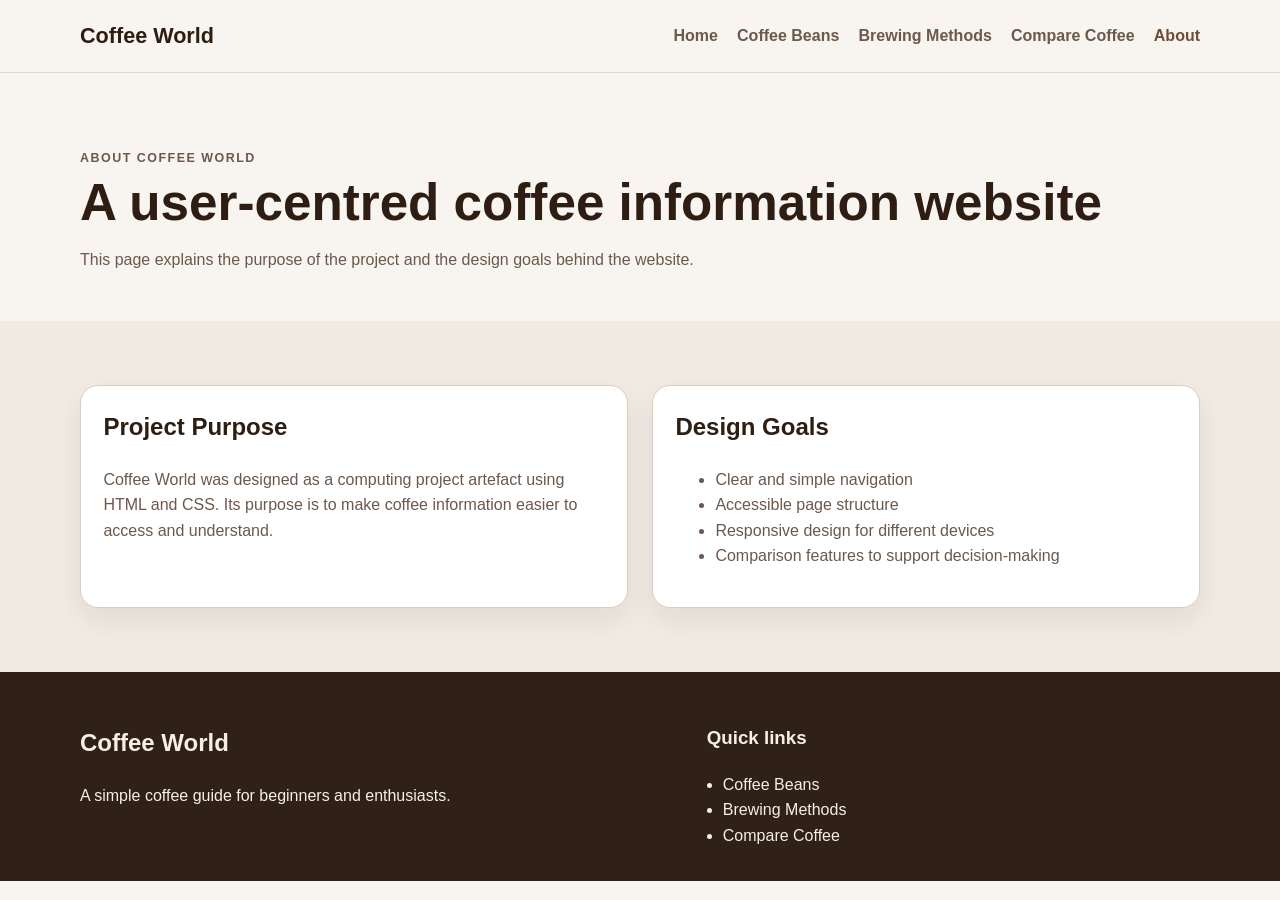
==== about.html @ 9f6831d2 "Added responsive layout and page images" ====
<!DOCTYPE html><html lang="en"><head><meta charset="UTF-8"><meta name="viewport" content="width=device-width, initial-scale=1.0"><title>About | Coffee World</title><meta name="description" content="Coffee World helps beginners and intermediate coffee drinkers compare beans, roast levels and brewing methods in one place."><link rel="stylesheet" href="style.css"></head><body><header class="site-header"><div class="container nav"><a href="index.html" class="logo">Coffee World</a><button class="menu-toggle" aria-label="Toggle navigation" aria-expanded="false">☰</button><nav class="site-nav" aria-label="Main navigation"><a href="index.html" class="">Home</a>
<a href="coffee-beans.html" class="">Coffee Beans</a>
<a href="brewing-methods.html" class="">Brewing Methods</a>
<a href="compare.html" class="">Compare Coffee</a>
<a href="about.html" class="active">About</a></nav></div></header><main><section class="page-title"><div class="container"><p class="eyebrow">About Coffee World</p><h1>A user-centred coffee information website</h1><p>This page explains the purpose of the project and the design goals behind the website.</p></div></section><section class="section alt"><div class="container story-grid"><div class="info-box"><h2>Project Purpose</h2><p>Coffee World was designed as a computing project artefact using HTML and CSS. Its purpose is to make coffee information easier to access and understand.</p></div><div class="info-box"><h2>Design Goals</h2><ul><li>Clear and simple navigation</li><li>Accessible page structure</li><li>Responsive design for different devices</li><li>Comparison features to support decision-making</li></ul></div></div></section></main><footer class="site-footer"><div class="container footer-grid"><div><h2>Coffee World</h2><p>A simple coffee guide for beginners and enthusiasts.</p></div><div><h3>Quick links</h3><ul class="footer-links"><li><a href="coffee-beans.html">Coffee Beans</a></li><li><a href="brewing-methods.html">Brewing Methods</a></li><li><a href="compare.html">Compare Coffee</a></li></ul></div></div></footer><script src="script.js"></script></body></html>
---- style.css ----
*,
*::before,
*::after {
    box-sizing: border-box
}

:root {
    --bg: #f8f5f0;
    --surface: #fff;
    --surface-alt: #efe7dd;
    --text: #2e1d12;
    --muted: #6c584c;
    --border: #dccdbf;
    --accent: #6f4e37;
    --accent-dark: #4e3527;
    --shadow: 0 12px 30px rgba(46, 29, 18, .08);
    --radius: 18px;
    --container: 1120px
}

html {
    scroll-behavior: smooth
}

body {
    margin: 0;
    font-family: Arial, Helvetica, sans-serif;
    background: var(--bg);
    color: var(--text);
    line-height: 1.6
}

a {
    color: inherit;
    text-decoration: none
}

.container {
    width: min(100% - 2rem, var(--container));
    margin-inline: auto
}

.site-header {
    position: sticky;
    top: 0;
    z-index: 10;
    background: rgba(248, 245, 240, .96);
    backdrop-filter: blur(10px);
    border-bottom: 1px solid rgba(220, 205, 191, .7)
}

.nav {
    min-height: 72px;
    display: flex;
    justify-content: space-between;
    align-items: center;
    gap: 1rem
}

.logo {
    font-size: 1.35rem;
    font-weight: 800
}

.site-nav {
    display: flex;
    align-items: center;
    gap: 1.2rem
}

.site-nav a {
    color: var(--muted);
    font-weight: 700
}

.site-nav a:hover,
.site-nav a.active {
    color: var(--accent)
}

.menu-toggle {
    display: none;
    border: 1px solid var(--border);
    background: var(--surface);
    border-radius: 12px;
    padding: .55rem .8rem;
    font-size: 1.2rem;
    cursor: pointer
}

.hero {
    padding: 5rem 0 4rem;
    background: radial-gradient(circle at top right, rgba(111, 78, 55, .18), transparent 30%), linear-gradient(180deg, #f3ede6 0%, var(--bg) 100%)
}

.hero-grid {
    display: grid;
    grid-template-columns: 1.1fr .9fr;
    gap: 2rem;
    align-items: center
}

.eyebrow {
    text-transform: uppercase;
    letter-spacing: .12em;
    font-size: .78rem;
    font-weight: 800;
    color: var(--accent);
    margin-bottom: .35rem
}

.hero h1,
.page-title h1,
.section-heading h2 {
    line-height: 1.1;
    margin: 0 0 1rem
}

.hero h1 {
    font-size: clamp(2.5rem, 5vw, 4.4rem)
}

.page-title h1 {
    font-size: clamp(2.2rem, 4vw, 3.5rem)
}

.hero-text,
.page-title p,
.section-heading p,
.card p,
.info-box p,
.info-box li {
    color: var(--muted)
}

.hero-actions {
    display: flex;
    flex-wrap: wrap;
    gap: 1rem;
    margin-top: 1.5rem
}

.btn {
    display: inline-flex;
    align-items: center;
    justify-content: center;
    border-radius: 999px;
    padding: .85rem 1.2rem;
    font-weight: 800;
    border: 1px solid transparent;
    cursor: pointer
}

.btn-primary {
    background: var(--accent);
    color: #fff
}

.btn-primary:hover {
    background: var(--accent-dark)
}

.btn-secondary {
    background: var(--surface);
    border-color: var(--border)
}

.btn-small {
    padding: .7rem 1rem;
    background: var(--surface-alt);
    border-color: var(--border)
}

.hero-visual,
.card,
.info-box,
.table-wrap {
    background: var(--surface);
    border: 1px solid var(--border);
    border-radius: var(--radius);
    box-shadow: var(--shadow)
}

.hero-visual {
    min-height: 380px;
    padding: 1.5rem;
    position: relative;
    overflow: hidden
}

.bean {
    position: absolute;
    width: 110px;
    height: 70px;
    border-radius: 50%;
    background: linear-gradient(145deg, #855d43, #5a3d2c);
    transform: rotate(-28deg);
    opacity: .9
}

.bean::after {
    content: "";
    position: absolute;
    inset: 14px 49px;
    width: 5px;
    background: rgba(255, 255, 255, .4);
    border-radius: 10px
}

.bean-1 {
    top: 24px;
    right: 20px
}

.bean-2 {
    top: 120px;
    left: 36px
}

.bean-3 {
    bottom: 34px;
    right: 75px
}

.hero-panel {
    position: absolute;
    left: 1.5rem;
    right: 1.5rem;
    bottom: 1.5rem;
    background: rgba(255, 255, 255, .92);
    border: 1px solid var(--border);
    border-radius: 16px;
    padding: 1rem 1.1rem
}

.hero-panel h2 {
    margin: 0 0 .5rem;
    font-size: 1.15rem
}

.section {
    padding: 4rem 0
}

.section.alt {
    background: #f1ebe4
}

.page-title {
    padding: 4rem 0 2rem
}

.section-heading {
    max-width: 760px;
    margin-bottom: 1.8rem
}

.card-grid {
    display: grid;
    gap: 1.25rem
}

.card-grid.three {
    grid-template-columns: repeat(3, 1fr)
}

.card-grid.four {
    grid-template-columns: repeat(4, 1fr)
}

.card {
    padding: 1.3rem
}

.card h3 {
    margin-top: 0
}

.card a {
    display: inline-block;
    margin-top: .6rem;
    color: var(--accent);
    font-weight: 800
}

.story-grid,
.aims-grid {
    display: grid;
    grid-template-columns: 1fr 1fr;
    gap: 1.5rem
}

.info-box {
    padding: 1.4rem
}

.info-box h2,
.info-box h3 {
    margin-top: 0
}

.shortcut-section {
    padding: 4rem 0;
    background: var(--surface-alt)
}

.shortcut-card {
    min-height: 220px;
    display: flex;
    flex-direction: column;
    justify-content: space-between
}

.filters {
    display: flex;
    flex-wrap: wrap;
    gap: .7rem;
    margin-bottom: 1.2rem
}

.filter-pill {
    background: var(--surface);
    border: 1px solid var(--border);
    border-radius: 999px;
    padding: .65rem 1rem;
    font-weight: 800;
    color: var(--muted)
}

.bean-visual {
    height: 170px;
    border-radius: 14px;
    margin-bottom: 1rem
}

.brazil {
    background: linear-gradient(120deg, #d9c1a8, #8f664c)
}

.ethiopia {
    background: linear-gradient(120deg, #efe1cc, #9f7a63)
}

.colombia {
    background: linear-gradient(120deg, #ceb59c, #7d5740)
}

.brew-icon {
    width: 54px;
    height: 54px;
    display: grid;
    place-items: center;
    border-radius: 14px;
    background: var(--surface-alt);
    color: var(--accent);
    font-weight: 900;
    margin-bottom: .9rem
}

.table-wrap {
    overflow-x: auto;
    padding: .5rem
}

table {
    width: 100%;
    min-width: 720px;
    border-collapse: collapse;
    background: var(--surface)
}

caption {
    text-align: left;
    font-weight: 800;
    padding: .8rem;
    color: var(--muted)
}

th,
td {
    border: 1px solid var(--border);
    padding: .95rem;
    text-align: left
}

th {
    background: var(--surface-alt)
}

.site-footer {
    background: #2f2118;
    color: #f7efe7;
    padding: 2rem 0
}

.footer-grid {
    display: grid;
    grid-template-columns: 1.1fr .9fr;
    gap: 1.5rem
}

.footer-links {
    margin: 0;
    padding-left: 1rem
}

.footer-links a:hover {
    text-decoration: underline
}

@media(max-width:900px) {

    .hero-grid,
    .story-grid,
    .aims-grid,
    .footer-grid,
    .card-grid.three,
    .card-grid.four {
        grid-template-columns: 1fr 1fr
    }
}

@media(max-width:720px) {
    .menu-toggle {
        display: inline-flex
    }

    .site-nav {
        position: absolute;
        top: 72px;
        left: 1rem;
        right: 1rem;
        display: none;
        flex-direction: column;
        align-items: flex-start;
        background: var(--surface);
        border: 1px solid var(--border);
        border-radius: 18px;
        box-shadow: var(--shadow);
        padding: 1rem
    }

    .site-nav.open {
        display: flex
    }

    .hero-grid,
    .story-grid,
    .aims-grid,
    .footer-grid,
    .card-grid.three,
    .card-grid.four {
        grid-template-columns: 1fr
    }

    .hero {
        padding-top: 3rem
    }

    .section,
    .shortcut-section {
        padding: 3rem 0
    }
}
        /* Coffee World home hero image */
.hero-image {
    width: 100%;
    max-width: 100%;
    height: auto;
    display: block;
    border-radius: 16px;
}
/* Fresh coffee beans image */
.fresh-coffee-image {
    width: 100%;
    max-width: 420px;
    height: auto;
    display: block;
    margin: 0 auto 2rem auto;
    border-radius: 18px;
    object-fit: cover;
}
/* Coffee Beans page hero image */
.coffee-beans-hero {
    width: 100%;
    max-width: 900px;
    height: auto;
    display: block;
    margin: 0 auto 2rem auto;
    border-radius: 18px;
}
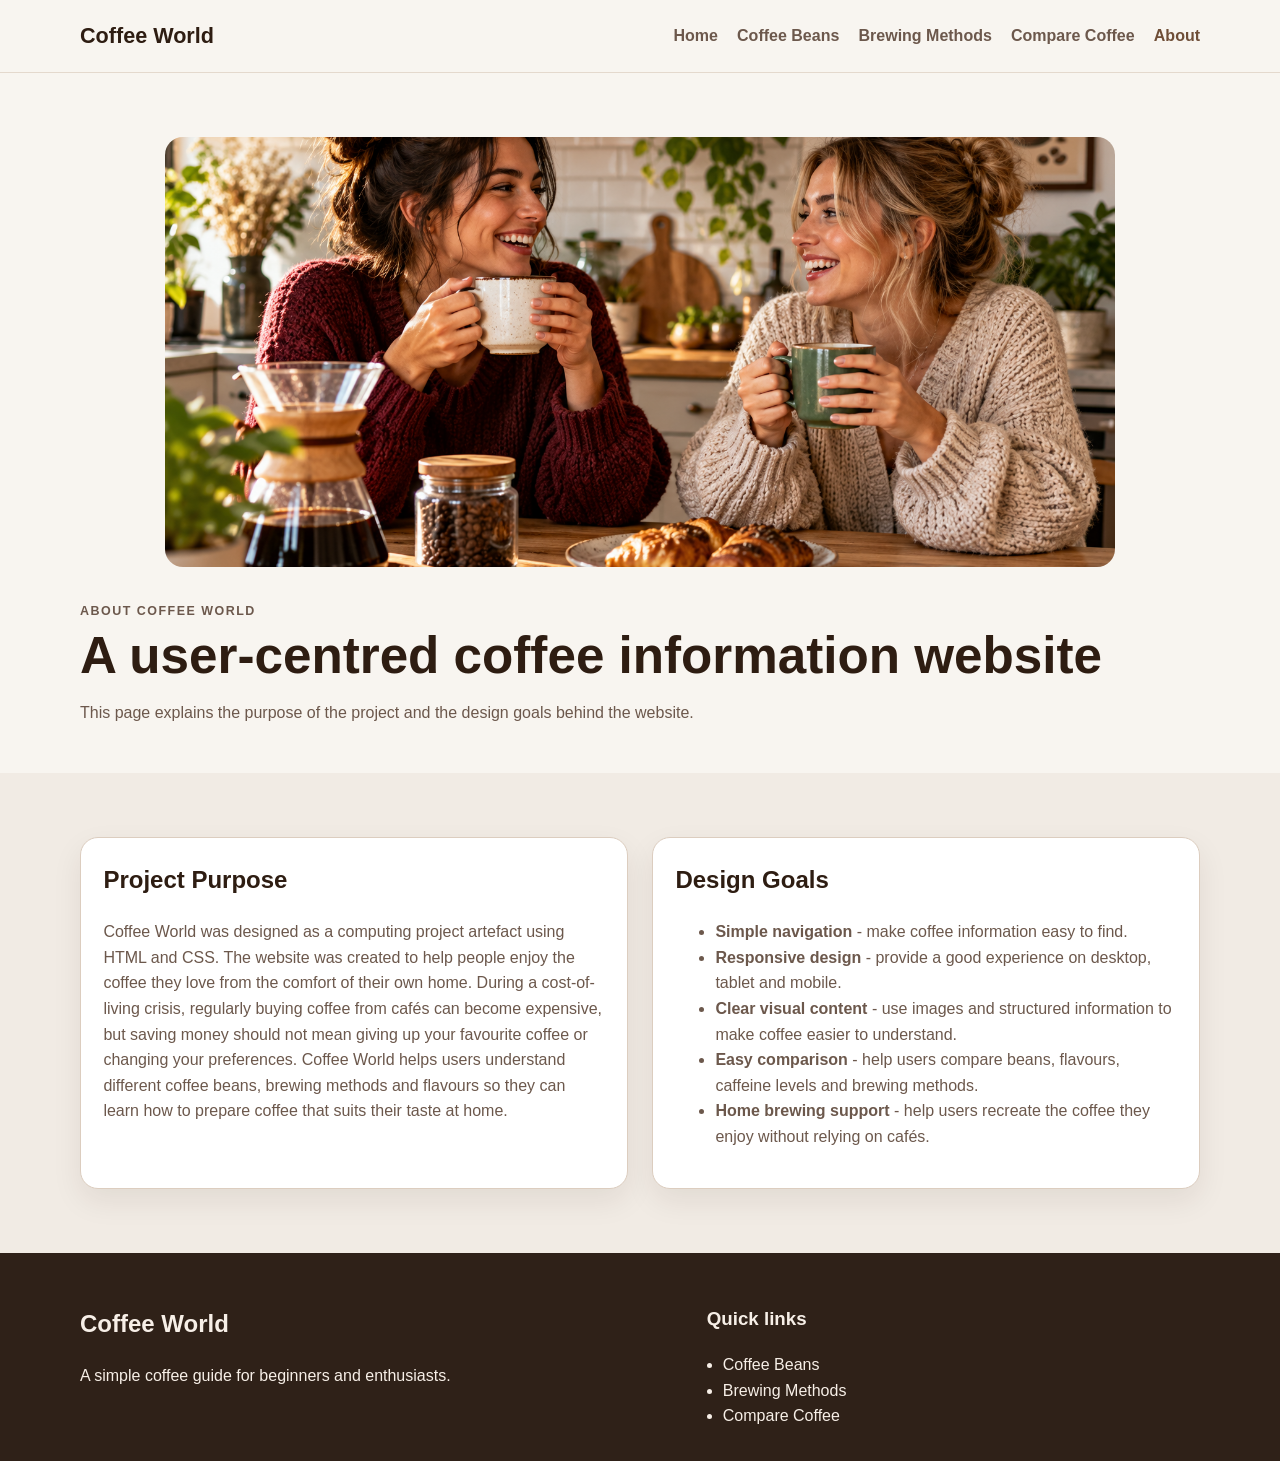
==== commit 625b8d22: "Improve website design, coffee comparison and brewing content" ====
--- a/about.html
+++ b/about.html
@@ -1,5 +1,83 @@
-<!DOCTYPE html><html lang="en"><head><meta charset="UTF-8"><meta name="viewport" content="width=device-width, initial-scale=1.0"><title>About | Coffee World</title><meta name="description" content="Coffee World helps beginners and intermediate coffee drinkers compare beans, roast levels and brewing methods in one place."><link rel="stylesheet" href="style.css"></head><body><header class="site-header"><div class="container nav"><a href="index.html" class="logo">Coffee World</a><button class="menu-toggle" aria-label="Toggle navigation" aria-expanded="false">☰</button><nav class="site-nav" aria-label="Main navigation"><a href="index.html" class="">Home</a>
-<a href="coffee-beans.html" class="">Coffee Beans</a>
-<a href="brewing-methods.html" class="">Brewing Methods</a>
-<a href="compare.html" class="">Compare Coffee</a>
-<a href="about.html" class="active">About</a></nav></div></header><main><section class="page-title"><div class="container"><p class="eyebrow">About Coffee World</p><h1>A user-centred coffee information website</h1><p>This page explains the purpose of the project and the design goals behind the website.</p></div></section><section class="section alt"><div class="container story-grid"><div class="info-box"><h2>Project Purpose</h2><p>Coffee World was designed as a computing project artefact using HTML and CSS. Its purpose is to make coffee information easier to access and understand.</p></div><div class="info-box"><h2>Design Goals</h2><ul><li>Clear and simple navigation</li><li>Accessible page structure</li><li>Responsive design for different devices</li><li>Comparison features to support decision-making</li></ul></div></div></section></main><footer class="site-footer"><div class="container footer-grid"><div><h2>Coffee World</h2><p>A simple coffee guide for beginners and enthusiasts.</p></div><div><h3>Quick links</h3><ul class="footer-links"><li><a href="coffee-beans.html">Coffee Beans</a></li><li><a href="brewing-methods.html">Brewing Methods</a></li><li><a href="compare.html">Compare Coffee</a></li></ul></div></div></footer><script src="script.js"></script></body></html>+<!DOCTYPE html>
+<html lang="en">
+
+<head>
+    <meta charset="UTF-8">
+    <meta name="viewport" content="width=device-width, initial-scale=1.0">
+    <title>About | Coffee World</title>
+    <meta name="description"
+        content="Coffee World helps beginners and intermediate coffee drinkers compare beans, roast levels and brewing methods in one place.">
+    <link rel="stylesheet" href="style.css">
+</head>
+
+<body>
+    <header class="site-header">
+        <div class="container nav"><a href="index.html" class="logo">Coffee World</a><button class="menu-toggle"
+                aria-label="Toggle navigation" aria-expanded="false">☰</button>
+            <nav class="site-nav" aria-label="Main navigation"><a href="index.html" class="">Home</a>
+                <a href="coffee-beans.html" class="">Coffee Beans</a>
+                <a href="brewing-methods.html" class="">Brewing Methods</a>
+                <a href="compare.html" class="">Compare Coffee</a>
+                <a href="about.html" class="active">About</a>
+            </nav>
+        </div>
+    </header>
+    <main>
+       <section class="page-title">
+    <div class="container">
+
+        <img src="images/About Coffee World.png"
+             alt="Two friends enjoying homemade coffee together in a kitchen"
+             class="about-hero">
+
+        <p class="eyebrow">About Coffee World</p>
+        <h1>A user-centred coffee information website</h1>
+        <p>This page explains the purpose of the project and the design goals behind the website.</p>
+
+    </div>
+</section>
+        <section class="section alt">
+            <div class="container story-grid">
+                <div class="info-box">
+                    <h2>Project Purpose</h2>
+                    <p>Coffee World was designed as a computing project artefact using HTML and CSS.
+    The website was created to help people enjoy the coffee they love from the
+    comfort of their own home. During a cost-of-living crisis, regularly buying
+    coffee from cafés can become expensive, but saving money should not mean
+    giving up your favourite coffee or changing your preferences. Coffee World
+    helps users understand different coffee beans, brewing methods and flavours
+    so they can learn how to prepare coffee that suits their taste at home.</p>
+                </div>
+                <div class="info-box">
+                    <h2>Design Goals</h2>
+                    <ul>
+    <li><strong>Simple navigation</strong> - make coffee information easy to find.</li>
+    <li><strong>Responsive design</strong> - provide a good experience on desktop, tablet and mobile.</li>
+    <li><strong>Clear visual content</strong> - use images and structured information to make coffee easier to understand.</li>
+    <li><strong>Easy comparison</strong> - help users compare beans, flavours, caffeine levels and brewing methods.</li>
+    <li><strong>Home brewing support</strong> - help users recreate the coffee they enjoy without relying on cafés.</li>
+</ul>
+                </div>
+            </div>
+        </section>
+    </main>
+    <footer class="site-footer">
+        <div class="container footer-grid">
+            <div>
+                <h2>Coffee World</h2>
+                <p>A simple coffee guide for beginners and enthusiasts.</p>
+            </div>
+            <div>
+                <h3>Quick links</h3>
+                <ul class="footer-links">
+                    <li><a href="coffee-beans.html">Coffee Beans</a></li>
+                    <li><a href="brewing-methods.html">Brewing Methods</a></li>
+                    <li><a href="compare.html">Compare Coffee</a></li>
+                </ul>
+            </div>
+        </div>
+    </footer>
+    <script src="script.js"></script>
+</body>
+
+</html>
--- a/style.css
+++ b/style.css
@@ -488,4 +488,76 @@
     display: block;
     margin: 0 auto 2rem auto;
     border-radius: 18px;
+}
+/* Coffee bean card images */
+.bean-card-image {
+    width: 100%;
+    height: 200px;
+    object-fit: cover;
+    display: block;
+    border-radius: 16px;
+    margin-bottom: 1.25rem;
+}
+/* Brewing Methods hero image */
+.brewing-hero {
+    width: 100%;
+    max-width: 750px;
+    height: auto;
+    display: block;
+    margin: 0 auto 2rem auto;
+    border-radius: 18px;
+}
+/* Brewing method card images */
+.brew-card-image {
+    width: 100%;
+    height: 180px;
+    object-fit: cover;
+    display: block;
+    border-radius: 16px;
+    margin-bottom: 1.25rem;
+}
+/* Compare Coffee hero image */
+.compare-hero {
+    width: 100%;
+    max-width: 900px;
+    height: 420px;
+    object-fit: cover;
+    display: block;
+    margin: 0 auto 2rem auto;
+    border-radius: 18px;
+}
+/* Compare table headings */
+.table-wrap thead th {
+    background-color: #6f4e37;
+    color: white;
+    font-weight: 700;
+    padding: 1rem;
+    text-align: left;
+}
+
+.table-wrap thead th:first-child {
+    border-top-left-radius: 10px;
+}
+
+.table-wrap thead th:last-child {
+    border-top-right-radius: 10px;
+}
+/* Best for comparison row */
+.best-for-row {
+    background-color: #f3eadf;
+}
+
+.best-for-row th,
+.best-for-row td {
+    font-weight: 600;
+}
+.about-hero {
+    display: block;
+    width: 100%;
+    max-width: 950px;
+    height: 430px;
+    object-fit: cover;
+    object-position: center;
+    margin: 0 auto 35px;
+    border-radius: 18px;
 }
